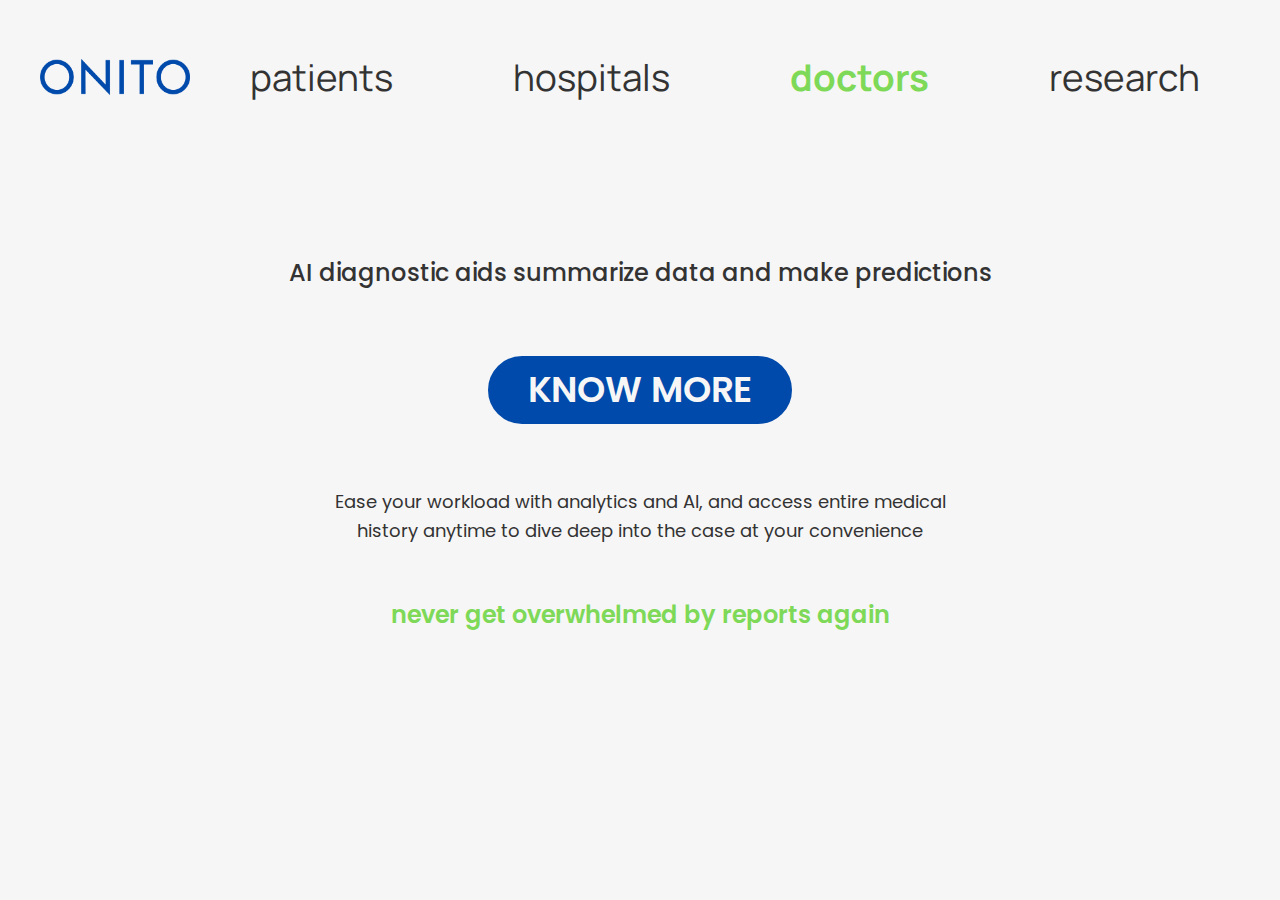
==== doctors.html @ 7f4742b9 "Add files via upload" ====
<!DOCTYPE html>
<html lang="en">
<head>
    <meta charset="UTF-8">
    <meta http-equiv="X-UA-Compatible" content="IE=edge">
    <meta name="viewport" content="width=device-width, initial-scale=1.0">
    <link rel="stylesheet" href="styles.css">
    <link rel="stylesheet" href="utilities.css">
    <link rel="stylesheet" type="text/css" href="https://fonts.googleapis.com/css?family=Poppins" />
    <link rel="shortcut icon" type="image/x-icon" href="assets/favicon.ico"/>
    <title>ONITO Doctors</title>
</head>
<body>
    <!-- NAVBAR -->
    <div class="navbar my-3 ">
        <div class="container flex">
            <img src="assets/logo.png" alt="" class="logo">
            <nav>
                <ul>
                    <li><a href="index.html">patients</a></li>
                    <li><a href="hospitals.html">hospitals</a></li>
                    <li><a class="selected" href="doctors.html">doctors</a></li>
                    <li><a href="research.html">research</a></li>
                </ul>
            </nav>
        </div>
    </div>

    <!-- HERO -->
    <section class="hero p-3">
        <div class="container hero">
            <div class="hero-text container flex">
                <h1>AI diagnostic aids summarize data and make predictions</h1>
            </div>
            <a class="btn m-5" href="mailto:onitomed@gmail.com">KNOW MORE</a>
            <div class="hero-body flex">
                <p>Ease your workload with analytics and AI, and access entire medical history anytime to dive deep into the case at your convenience</p>
            </div>
            <div class="hero-end m-1">
                <p>never get overwhelmed by reports again</p>
            </div>
        </div>
    </section>
</body>
</html>
---- styles.css ----
@import url('https://fonts.googleapis.com/css2?family=Manrope&family=Poppins&display=swap');
 
:root {
    --primary-color: #004AAB;
    --secondary-color: #7ED958;
    --tertiary-color: #5CE1E6;
    --dark-color: #002240;
    --light-color: #f4f4f4;
    --success-color: #5cb85c;
    --error-color: #d9534f;
}

* {
    box-sizing: border-box;
    margin: 0;
    padding: 0;
}

body {
    font-family: "Poppins", sans-serif;
    color: #333;
    line-height: 1.6;
    background-color: #f6f6f6;
}

/* NAVBAR */
.navbar {
    font-family: "Manrope", sans-serif;
    height: 90px;
    overflow: visible;
}

.navbar .flex {
    justify-content: space-between;
}

.navbar ul {
    display: flex;
}

.navbar a {
    padding: 10px;
    margin: 0 50px;
    font-size: 2.3rem;
}

.navbar .selected {
    font-weight: bold;
    color: var(--secondary-color);
   
}

.navbar a:hover {
    border-bottom: 2px var(--secondary-color) solid;
}

/* HERO */
.hero {
    text-align: center;
    margin: 100px 0px;
}
.flex {
    display: flex;
    justify-content: center;
    align-items: center;
}

.hero h1 {
    font-size: 1.5rem;
    font-weight: 500;
}

.hero-body {
    max-width: 625px;
    margin: auto;
    margin-bottom: 50px;
}


.hero-body p {
    font-size: 1.125rem;
    text-align: center;
}

.hero-end {
    font-size: 1.5rem;
    font-weight: 600;
    color: var(--secondary-color);
    letter-spacing: -2%;
}
.hero a {
    font-size: 2.25rem;
    font-weight: 600;
    letter-spacing: -2.5%rem;
}

ul {
    list-style-type: none;
}

a {
    text-decoration: none;
    color: #333;
}

.navbar img {
    width: 150px;
    height: auto;
}

/* smaller desktops */
@media (max-width: 1250px) {
    .navbar a {
        padding: 10px 8px;
        font-size: 1.5rem;
        margin: 0 15px;
    }
}

@media (max-width: 768px) {
    body {
        display: none;
    }
}
---- utilities.css ----
.container {
    max-width: 1400px;
    margin: 0 auto;
    overflow: auto;
    padding: 0 40px;
    
}

.card {
    background-color: #fff;
    border-radius: 10px;
    box-shadow: 0 2px 10px rgba(0,0,0,0.2);
    padding: 20px;
    margin: 10px;
    color: #333;
}

.btn {
    display: inline-block;
    padding: 0px 35px;
    cursor: pointer;
    background-color: var(--primary-color);
    color: #f6f6f6;
    border: 5px solid var(--primary-color);
    border-radius: 111px;
}

.btn:hover {
    background-color: transparent;
    color: var(--primary-color);
    border: 5px solid var(--primary-color);
}

/* Background & colored buttons*/
.bg-primary,
.btn-primary {
    background-color: var(--primary-color);
    color: #fff;
}

.bg-secondary,
.btn-secondary {
    background-color: var(--secondary-color);
    color: #fff;
}

.bg-dark,
.btn-dark {
    background-color: var(--dark-color);
    color: #fff;
}

.bg-light,
.btn-light {
    background-color: var(--light-color);
    color: #333;
}

.bg-primary a,
.btn-primary a,
.bg-secondary a,
.btn-secondary a,
.bg-dark a,
.btn-dark a {
    color: #fff;
}

/* Text */
.text-center {
    text-align: center;
}

.sm {
    font-size: 1rem;
}

.md {
    font-size: 2rem;
}

.lg {
    font-size: 3rem;
}

.xl {
    font-size: 4rem;
}

.lead {
    font-size: 20px;
    color: #fff;
}

/* Text colors */
.text-primary {
    color: var(--primary-color);
}

.text-secondary {
    color: var(--secondary-color);
}

.text-dark {
    color: var(--dark-color);
}

.text-light{
    color: var(--light-color);
}

/* Alert */
.alert {
    background-color: var(--light-color);
    padding: 10px 20px;
    font-weight: bold;
    margin: 15px 0;
}

.alert i {
    margin-right: 10px;
}

.alert-success {
    background-color: var(--success-color);
    color: #fff;
}

.alert-error {
    background-color: var(--error-color);
    color: #fff;
}

.flex {
    display: flex;
    justify-content: center;
    align-items: center;
    height: 100%;
    
}

/* Grid */
.grid {
    display: grid;
    grid-template-columns: repeat(2, 1fr);
    gap: 20px;
    justify-content: center;
    align-items: center;
    height: 100%;
      
}

.grid-3 {
    grid-template-columns: repeat(3, 1fr);
}

.grid-px-50 {
    padding: 0px 50px;
}

/* Margin */
.my-1 {
    margin: 1rem 0;
}
.my-2 {
    margin: 1.5rem 0;
}
.my-3 {
    margin: 2rem 0;
}
.my-4 {
    margin: 3rem 0;
}
.my-5 {
    margin: 4rem 0;
}

.m-1 {
    margin: 1rem;
}
.m-2 {
    margin: 1.5rem;
}
.m-3 {
    margin: 2rem;
}
.m-4 {
    margin: 3rem;
}
.m-5 {
    margin: 4rem;
}

/* Padding */
.py-1 {
    padding: 1rem 0;
}
.py-2 {
    padding: 1.5rem 0;
}
.py-3 {
    padding: 2rem 0;
}
.py-4 {
    padding: 3rem 0;
}
.py-5 {
    padding: 4rem 0;
}

.p-1 {
    padding: 1rem;
}
.p-2 {
    padding: 1.5rem;
}
.p-3 {
    padding: 2rem;
}
.p-4 {
    padding: 3rem;
}
.p-5 {
    padding: 4rem;
}
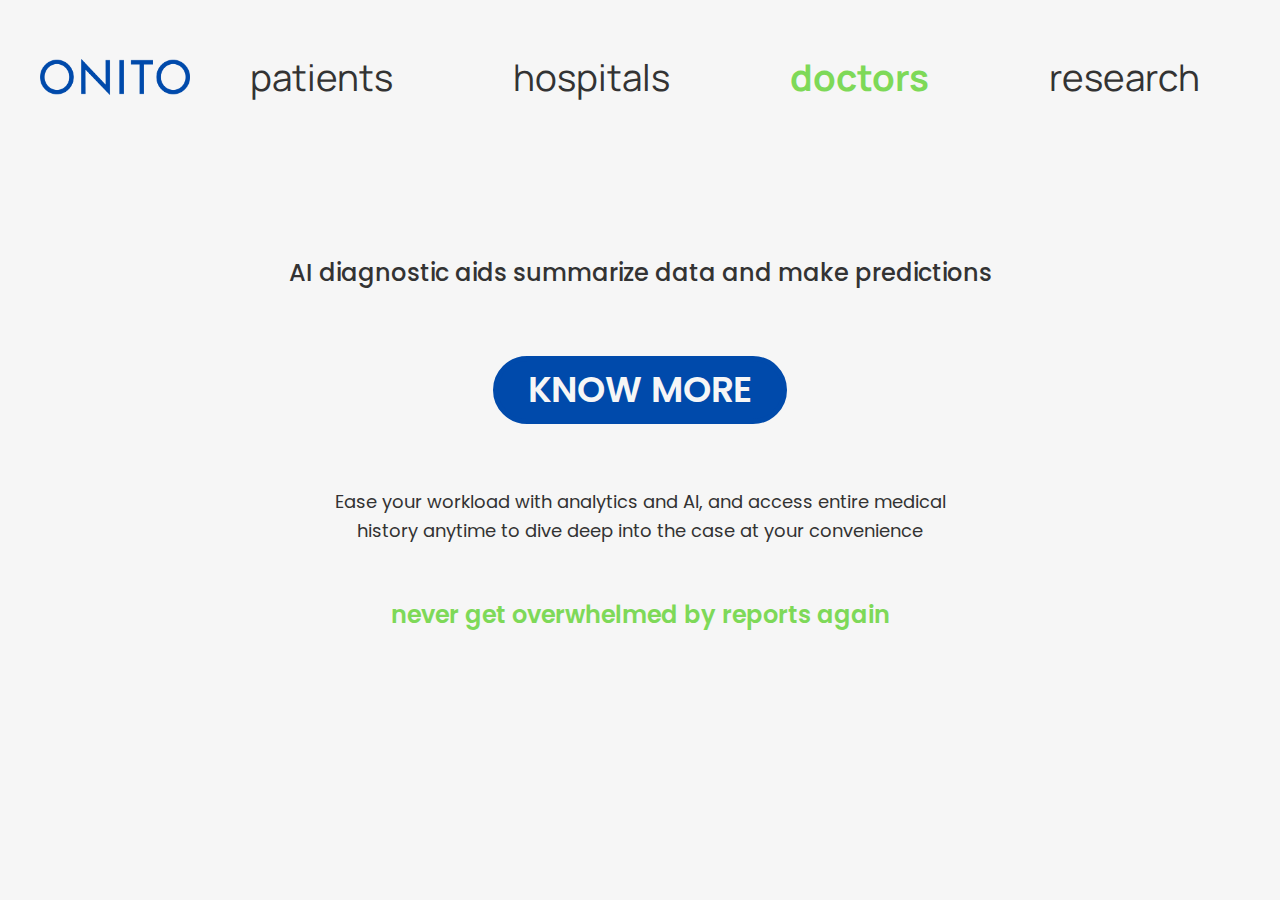
==== commit 1345dfe3: "Add files via upload" ====
--- a/doctors.html
+++ b/doctors.html
@@ -8,7 +8,7 @@
     <link rel="stylesheet" href="utilities.css">
     <link rel="stylesheet" type="text/css" href="https://fonts.googleapis.com/css?family=Poppins" />
     <link rel="shortcut icon" type="image/x-icon" href="assets/favicon.ico"/>
-    <title>ONITO Doctors</title>
+    <title>Doctors - ONITO</title>
 </head>
 <body>
     <!-- NAVBAR -->
--- a/styles.css
+++ b/styles.css
@@ -108,17 +108,37 @@
     height: auto;
 }
 
-/* smaller desktops */
-@media (max-width: 1250px) {
+/* smaller desktops, tablets */
+@media (max-width: 1200px) {
     .navbar a {
         padding: 10px 8px;
         font-size: 1.5rem;
         margin: 0 15px;
     }
 }
+/* mobile */
+@media (max-width: 768px) {
+    .navbar .flex {
+        flex-direction: column;
+    }
+    .hero a {
+        font-size: 1.5rem;
+        font-weight: 600;
+        letter-spacing: -2.5%rem;
+    }
+    
+}
 
-@media (max-width: 768px) {
-    body {
-        display: none;
+@media (max-width: 550px) {
+    .navbar a {
+        padding: 10px 1px;
+        font-size: 1.5rem;
+        margin: 0 10px;
     }
+    
+    .navbar .flex {
+        flex-direction: column;
+    }
+    
+    
 }--- a/utilities.css
+++ b/utilities.css
@@ -17,7 +17,7 @@
 
 .btn {
     display: inline-block;
-    padding: 0px 35px;
+    padding: 0px 30px;
     cursor: pointer;
     background-color: var(--primary-color);
     color: #f6f6f6;
@@ -221,4 +221,12 @@
 }
 .p-5 {
     padding: 4rem;
+}
+@media (max-width: 768px) {
+    .btn {
+        
+        padding: 0px 15px;
+       
+    }
+    
 }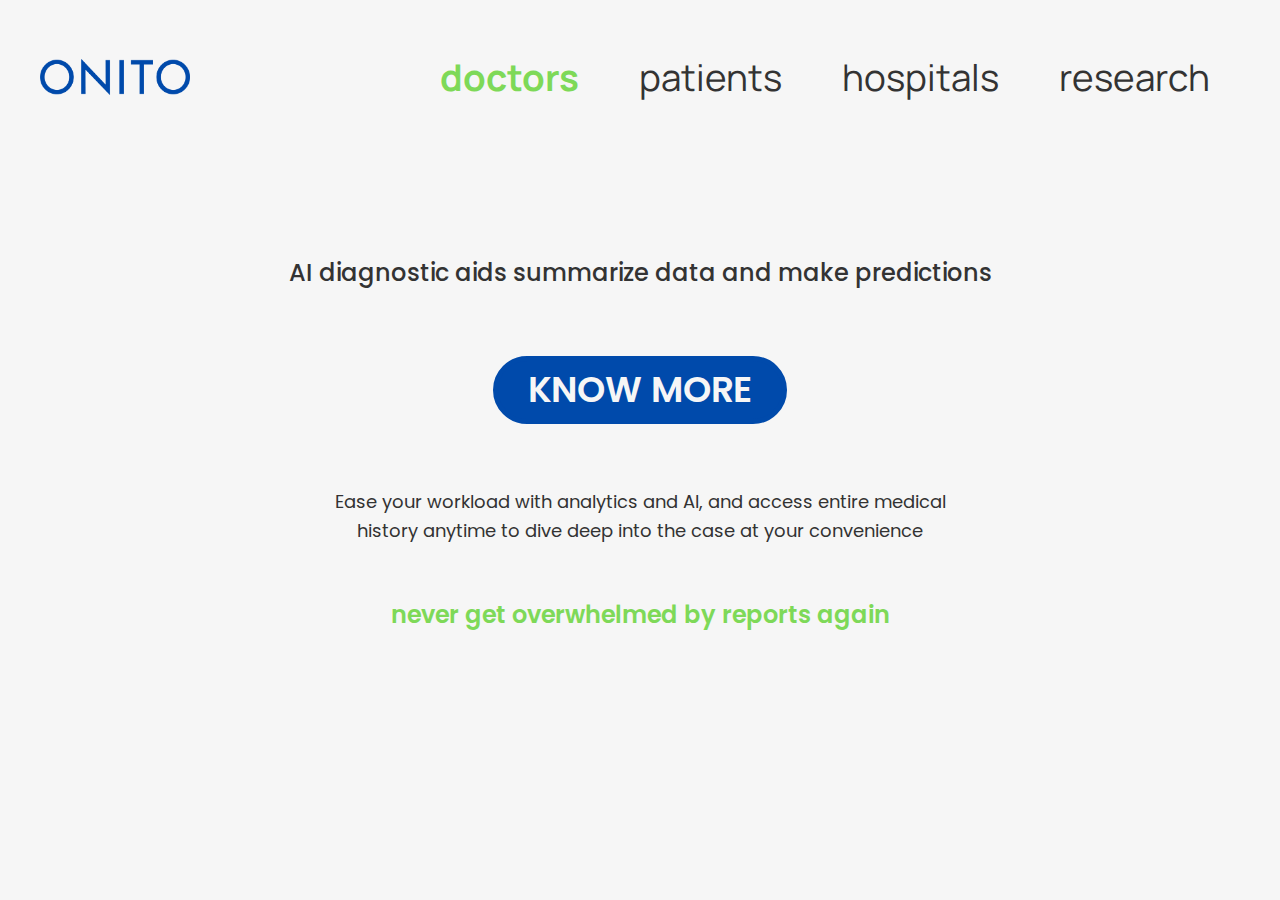
==== commit a32f2f3d: "Add files via upload" ====
--- a/doctors.html
+++ b/doctors.html
@@ -8,19 +8,35 @@
     <link rel="stylesheet" href="utilities.css">
     <link rel="stylesheet" type="text/css" href="https://fonts.googleapis.com/css?family=Poppins" />
     <link rel="shortcut icon" type="image/x-icon" href="assets/favicon.ico"/>
+    <link rel="stylesheet" href="https://cdnjs.cloudflare.com/ajax/libs/font-awesome/4.7.0/css/font-awesome.min.css">
     <title>Doctors - ONITO</title>
 </head>
+<script>
+    function myFunction() {
+  var x = document.getElementById("myNavbar");
+  if (x.className === "navbar my-3") {
+    x.className += " responsive";
+  } else {
+    x.className = "navbar my-3";
+  }
+}
+</script>
 <body>
     <!-- NAVBAR -->
-    <div class="navbar my-3 ">
+    <div class="navbar my-3" id="myNavbar">
         <div class="container flex">
             <img src="assets/logo.png" alt="" class="logo">
             <nav>
                 <ul>
+                    <li><a class="selected" href="doctors.html">doctors</a></li>
                     <li><a href="index.html">patients</a></li>
                     <li><a href="hospitals.html">hospitals</a></li>
-                    <li><a class="selected" href="doctors.html">doctors</a></li>
+                    
                     <li><a href="research.html">research</a></li>
+                    <li><a href="javascript:void(0);" class="icon" onclick="myFunction()">
+                        <i class="fa fa-bars"></i></a>
+
+                    </li>
                 </ul>
             </nav>
         </div>
--- a/styles.css
+++ b/styles.css
@@ -27,7 +27,8 @@
 .navbar {
     font-family: "Manrope", sans-serif;
     height: 90px;
-    overflow: visible;
+    overflow: hidden;
+    position: relative;
 }
 
 .navbar .flex {
@@ -40,7 +41,7 @@
 
 .navbar a {
     padding: 10px;
-    margin: 0 50px;
+    margin: 0 20px;
     font-size: 2.3rem;
 }
 
@@ -53,6 +54,12 @@
 .navbar a:hover {
     border-bottom: 2px var(--secondary-color) solid;
 }
+.navbar .icon {
+    display: none;
+    margin: -10px 0;
+    align-self:flex-end;
+}
+
 
 /* HERO */
 .hero {
@@ -129,16 +136,46 @@
     
 }
 
-@media (max-width: 550px) {
+@media (max-width: 500px) {
+    
     .navbar a {
         padding: 10px 1px;
-        font-size: 1.5rem;
+        font-size: 1.4rem;
         margin: 0 10px;
+        
+    
     }
     
     .navbar .flex {
-        flex-direction: column;
+        flex-direction:column;
+        overflow-y: hidden;
     }
+    .hero a {
+        font-size: 1.2rem;
+        font-weight: 600;
+        letter-spacing: -2.5%rem;
+    }
+
+    .navbar li:not(:last-child) {display: none; }
+    .navbar li:first-child {display: block; }
+  .navbar a.icon {
+    float: right;
+    display: block;
+  }
+}
+@media screen and (max-width: 500px) {
+  .navbar .responsive {position: relative;}
+  .navbar .responsive a.icon {
+    position: absolute;
+    right: 0;
+    top: 0;
+  }
+  .navbar.responsive li {
+    float: none;
+    display: block;
+    text-align: left;
+    
+  }
     
     
 }--- a/utilities.css
+++ b/utilities.css
@@ -224,9 +224,7 @@
 }
 @media (max-width: 768px) {
     .btn {
-        
         padding: 0px 15px;
-       
     }
     
 }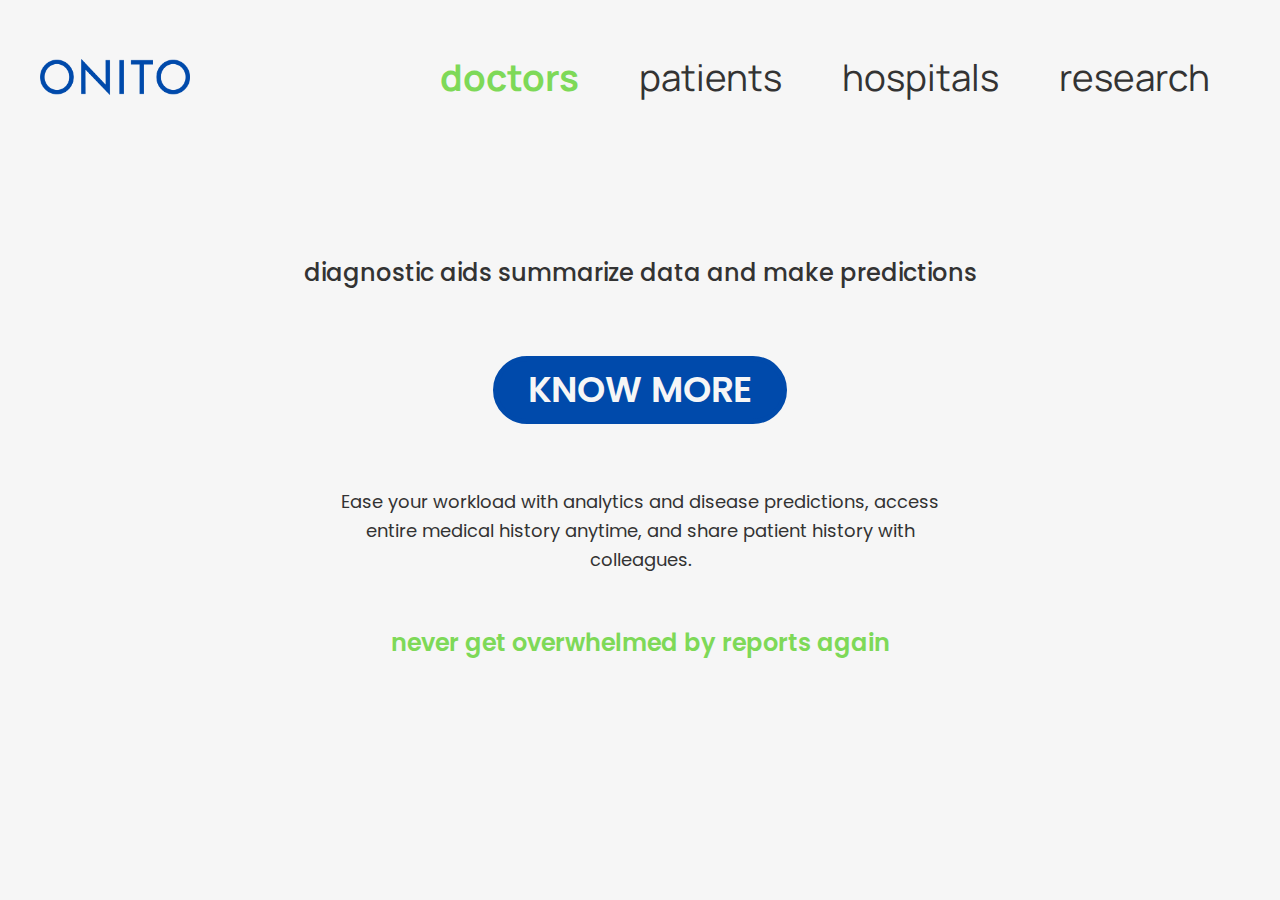
==== commit 6d7fa47f: "Add files via upload" ====
--- a/doctors.html
+++ b/doctors.html
@@ -32,7 +32,7 @@
                     <li><a href="index.html">patients</a></li>
                     <li><a href="hospitals.html">hospitals</a></li>
                     
-                    <li><a href="research.html">research</a></li>
+                    <li><a href="research.html" class="re">research</a></li>
                     <li><a href="javascript:void(0);" class="icon" onclick="myFunction()">
                         <i class="fa fa-bars"></i></a>
 
@@ -46,11 +46,11 @@
     <section class="hero p-3">
         <div class="container hero">
             <div class="hero-text container flex">
-                <h1>AI diagnostic aids summarize data and make predictions</h1>
+                <h1>diagnostic aids summarize data and make predictions</h1>
             </div>
             <a class="btn m-5" href="mailto:onitomed@gmail.com">KNOW MORE</a>
             <div class="hero-body flex">
-                <p>Ease your workload with analytics and AI, and access entire medical history anytime to dive deep into the case at your convenience</p>
+                <p>Ease your workload with analytics and disease predictions, access entire medical history anytime, and share patient history with colleagues.</p>
             </div>
             <div class="hero-end m-1">
                 <p>never get overwhelmed by reports again</p>
--- a/styles.css
+++ b/styles.css
@@ -148,7 +148,7 @@
     
     .navbar .flex {
         flex-direction:column;
-        overflow-y: hidden;
+        overflow: hidden;
     }
     .hero a {
         font-size: 1.2rem;
@@ -161,6 +161,9 @@
   .navbar a.icon {
     float: right;
     display: block;
+  }
+  .re {
+    display: none;
   }
 }
 @media screen and (max-width: 500px) {
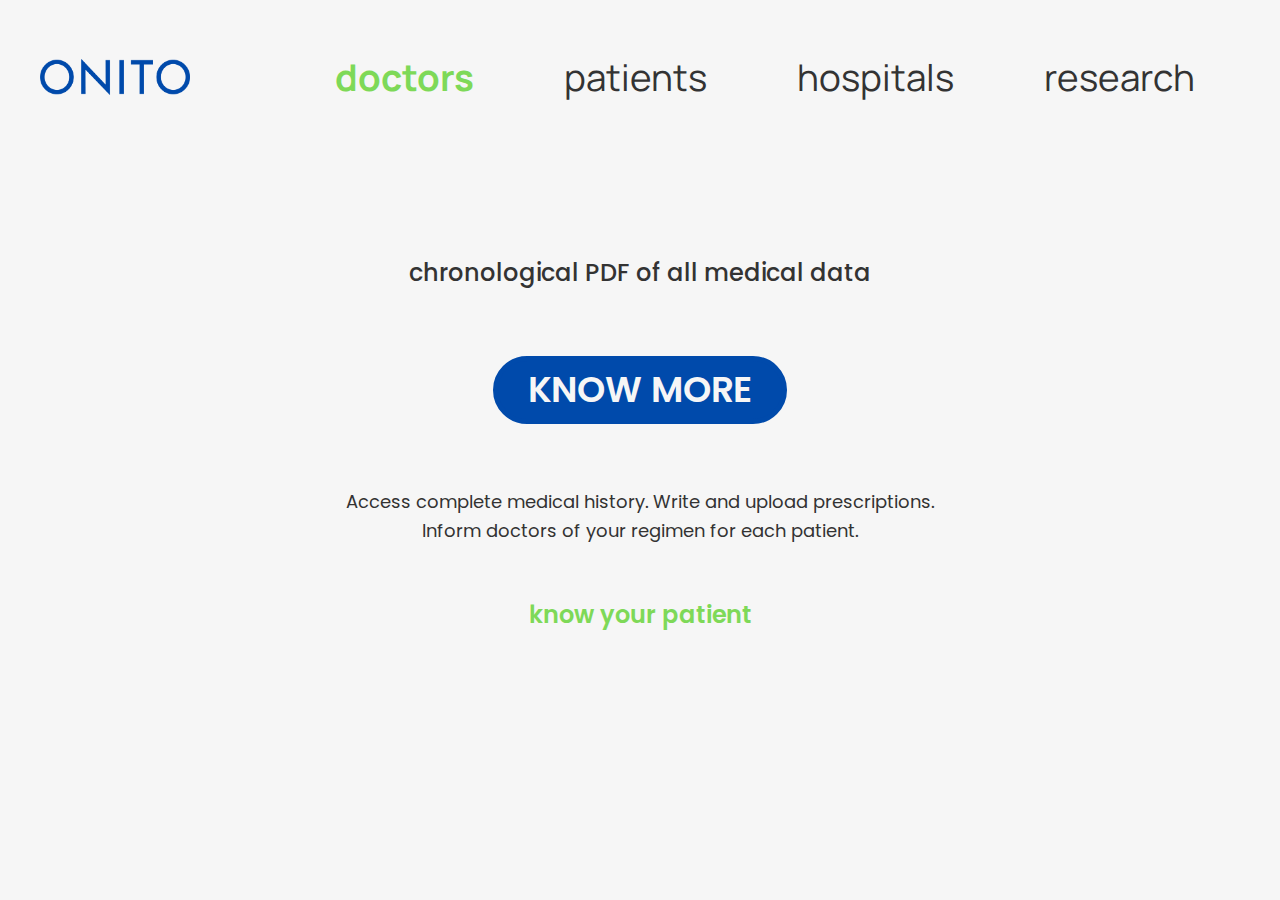
==== commit 24efea34: "Add files via upload" ====
--- a/doctors.html
+++ b/doctors.html
@@ -46,14 +46,14 @@
     <section class="hero p-3">
         <div class="container hero">
             <div class="hero-text container flex">
-                <h1>diagnostic aids summarize data and make predictions</h1>
+                <h1>chronological PDF of all medical data</h1>
             </div>
             <a class="btn m-5" href="mailto:onitomed@gmail.com">KNOW MORE</a>
             <div class="hero-body flex">
-                <p>Ease your workload with analytics and disease predictions, access entire medical history anytime, and share patient history with colleagues.</p>
+                <p>Access complete medical history. Write and upload prescriptions. Inform doctors of your regimen for each patient.</p>
             </div>
             <div class="hero-end m-1">
-                <p>never get overwhelmed by reports again</p>
+                <p>know your patient</p>
             </div>
         </div>
     </section>
--- a/styles.css
+++ b/styles.css
@@ -41,7 +41,7 @@
 
 .navbar a {
     padding: 10px;
-    margin: 0 20px;
+    margin: 0 35px;
     font-size: 2.3rem;
 }
 
@@ -116,12 +116,13 @@
 }
 
 /* smaller desktops, tablets */
-@media (max-width: 1200px) {
+@media (max-width: 1100px) {
     .navbar a {
         padding: 10px 8px;
-        font-size: 1.5rem;
+        font-size: 1.6rem;
         margin: 0 15px;
     }
+    
 }
 /* mobile */
 @media (max-width: 768px) {
@@ -133,6 +134,8 @@
         font-weight: 600;
         letter-spacing: -2.5%rem;
     }
+    
+    
     
 }
 
